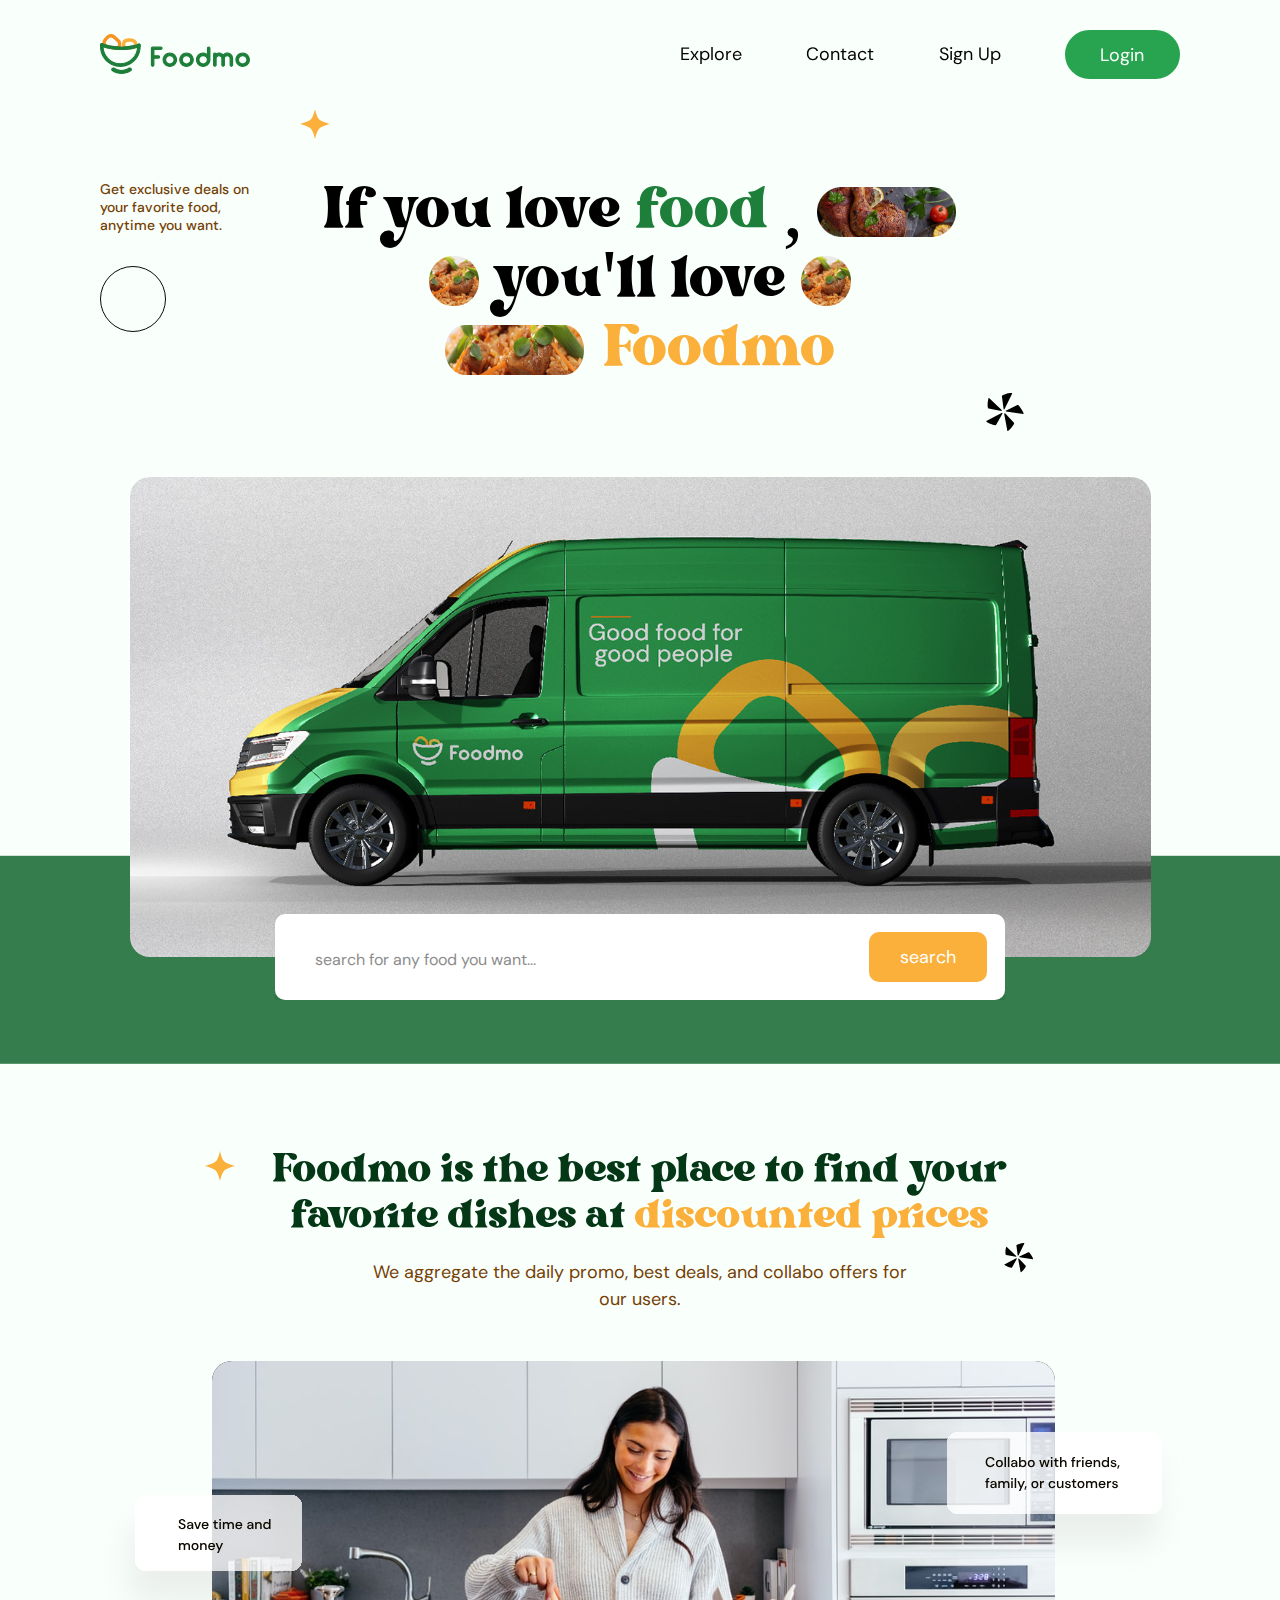
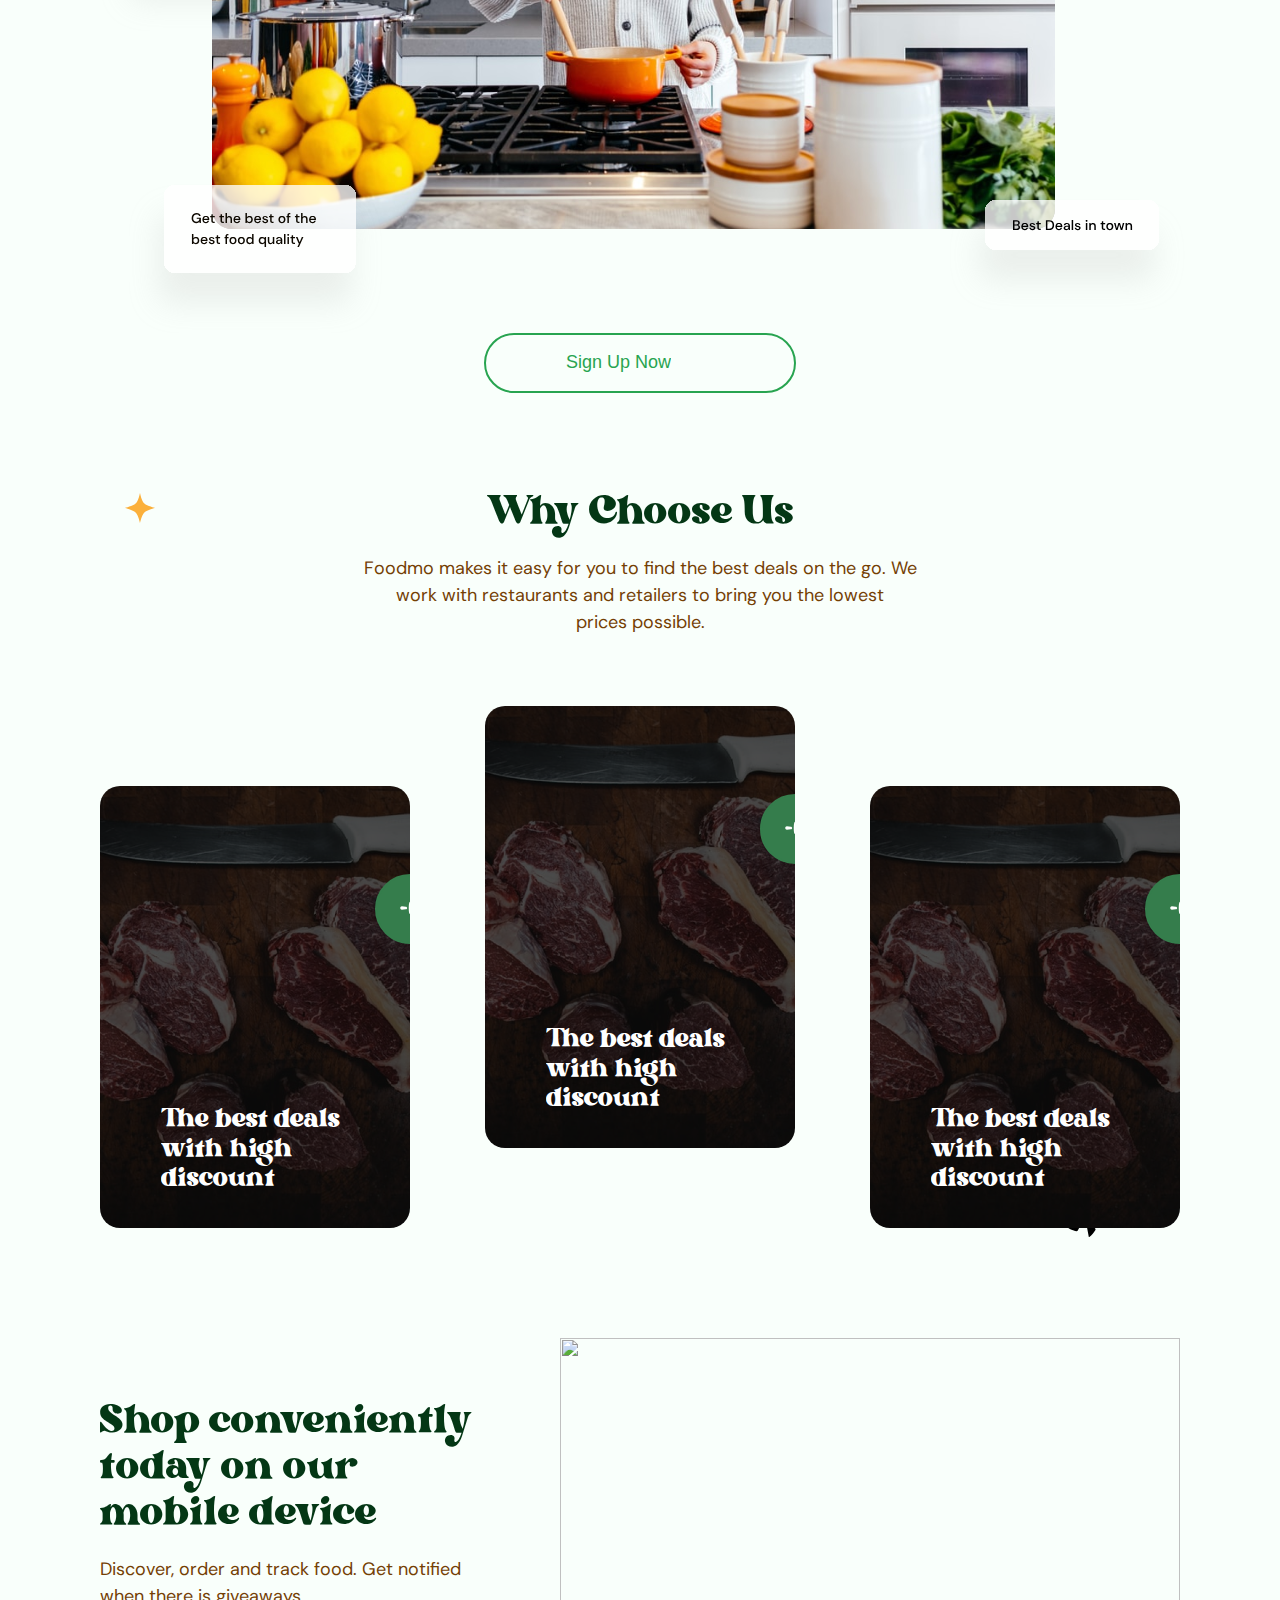
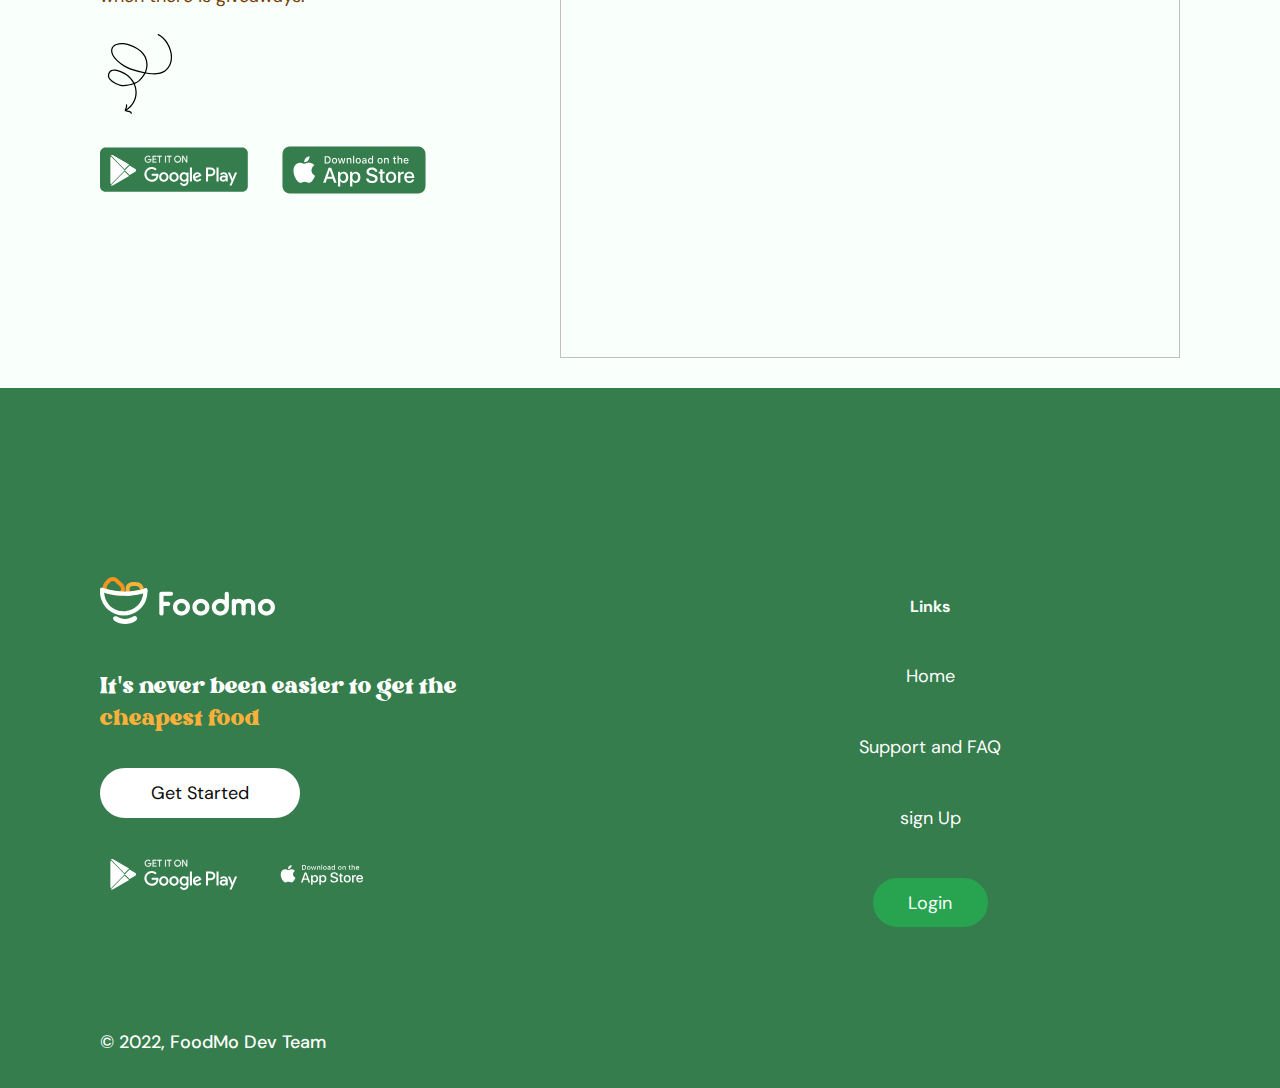
==== index.html @ 76711db0 "FoodMo first push" ====
<!DOCTYPE html>
<html lang="en">
<head>
    <meta charset="UTF-8">
    <meta http-equiv="X-UA-Compatible" content="IE=edge">
    <meta name="viewport" content="width=device-width, initial-scale=1.0">
    <script src="https://code.iconify.design/2/2.1.2/iconify.min.js"></script>
    <link rel="stylesheet" href="style.css">
    <title>Food Mo | Home</title>
</head>
<body>
    <header>
        <div class="navbar">
            <nav>
                <div class="logo">
                    <img src="./Images/logo.svg" alt="">
                </div>
                <div class="hamburger">
                    <span class="iconify" data-icon="gg:menu-right"></span>
                </div>
                <ul class="nav-bar">
                    <li><a href="#"> Explore</a></li>
                    <li><a href="#">Contact</a></li>
                    <li><a href="#">Sign Up</a></li>
                    <li><button>Login</button></li>
                </ul>
            </nav>
        </div>
        <div class="header-text">
            <span class="vector-1">
                <img src="./Images/vector-1.svg" alt="">
            </span>

            <div class="side-text">
                <p>Get exclusive deals on your favorite food, anytime you want.</p>
                <div class="scroll-down">
                    <span class="iconify" data-icon="ci:thin-big-down"></span>
                </div>
            </div>
            <div class="main-text">
                <h1>
                    If you love <span class="green">food</span> , <img class="img-1" src="./Images/img-1.png" alt="">
                    <br/>
                    <span class="middle">
                        <img class="img-2"  src="./Images/img-3.png" alt="">
                        you'll love <img class="img-2"  src="./Images/img-3.png" alt="">
                    </span> <br/>
                    <span class="yellow">
                        <img class="img-3" src="./Images/img-2.png" alt="">Foodmo
                    <span>
                </h1>
            </div>

            <span class="vector-2">
                <img src="./Images/vector-2.svg" alt="">
            </span>
        </div>
        
        <div class="illustration">
            <img src="./Images/illustration.svg" alt="">
            <div class="search-bar">
                <input type="search" placeholder="search for any food you want..." name="" id="">
                <button>search</button>
            </div>
        </div>
        <div class="green-illustration">

        </div>
    </header>

    <section class="offers-container">
        <div class="offer-text">
            <img class="vec-left" src="./Images/vector-1.svg" alt="">
            <h1>Foodmo is the best place to find your <br/>favorite dishes at <span class="yellow">discounted prices</span> </h1>
            <img class="vec-right" src="./Images/vector-2.svg" alt="">
            <p>We aggregate the daily promo, best deals, and collabo offers for <br/> our users.</p>
        </div>
        <div class="offers-illustration">
            <img src="./Images/offers-illustration.svg" alt="">
  
        </div>
        <div class="offer-btn">
            <button>
                <p>Sign Up Now</p>
                <span class="iconify" data-icon="ci:thin-big-right"></span>
            </button>
        </div>
    </section>

    <section class="why-us-container">
        <div class="why-us-text">
            <img class="vec-left" src="./Images/vector-1.svg" alt="">
            <h1>Why Choose Us</h1>
            <img class="vec-right" src="./Images/vector-2.svg" alt="">
            <p>Foodmo makes it easy for you to find the best deals on the go.
                We work with restaurants and retailers to bring you the lowest <br/> prices possible.</p>
        </div>
        <div class="why-us">
            <div class="why">
                <button>
                    <img src="./Images/Arrow - Left.svg" alt="">
                </button>
                <p>The best deals with high discount</p>
            </div>
            <div class="why">
                <button>
                    <img src="./Images/Arrow - Left.svg" alt="">
                </button>
                <p>The best deals with high discount</p>
            </div>
            <div class="why">
                <button>
                    <img src="./Images/Arrow - Left.svg" alt="">
                </button>
                <p>The best deals with high discount</p>
            </div>
        </div>
    </section>
    <section class="download-container">
        <div  class="download-text">
            <h1>Shop conveniently <br/> today on our <br/> <span class="yellow">
                mobile device
            </span></h1>
            <p>Discover, order and track food.
                Get notified when there is giveaways.
            </p>
            <img src="./Images/vector-3.svg" alt="">
            <div class="download-btn">
                <img src="./Images/android.svg" alt="">
                <img src="./Images/ios.svg" alt="">
            </div>
        </div>
        <div class="app-illustration">
            <img src="./Images/illustration-2.png" alt="">
        </div>

    </section>
    <footer>
        <div class="footer-details">
            <div class="logo">
                <img src="./Images/logo-footer.svg" alt="">
            </div>
            <p>It's never been easier to get the<br/> <span class="yellow">
                cheapest food
            </span> </p>
            <button>Get Started</button>
            <div class="download-btn">
                    <img src="./Images/android.svg" alt="">
                    <img src="./Images/Appstore Button.svg" alt="">
            </div>
        </div>
        <div>
            <ul class="nav-bar nav-bar-footer">
                <li>Links</li>
                <li><a href="#">Home</a></li>
                <li><a href="#">Support and FAQ</a></li>
                <li><a href="#">sign Up</a></li>
                <li><button>Login</button></li>
            </ul>
        </div>
        <small>&copy; 2022, FoodMo Dev Team</small>
    </footer>
</body>
</html>
---- style.css ----
@import url('https://fonts.googleapis.com/css2?family=DM+Sans:wght@400;500;700&display=swap');
@font-face {
  font-family: 'bright-demo';
  src: url(./fonts/Bright\ DEMO.otf);
}
* {
  margin: 0;
  padding: 0;
  overflow-x: hidden;
}
a {
  text-decoration: none;
}
body {
  display: flex;
  flex-direction: column;
  font-family: 'DM Sans', sans-serif;
  font-size: 16px;
  width: 100%;
  height: 100%;
  background: #f9fffb;
  color: #000;
}
header {
  display: flex;
  flex-direction: column;
  margin-bottom: -100px;
  position: relative;
}
.navbar {
  position: fixed;
  left: 0;
  right: 0;
  top: 0;
  padding: 30px 100px;
  height: 50px;
  background: rgba(249, 255, 251, 0.7);
  backdrop-filter: blur(30px);
  z-index: 11111;
}
nav {
  display: flex;
  justify-content: space-between;
  align-items: center;
}

.logo {
  display: flex;
}
.hamburger {
  display: none;
}

.nav-bar {
  display: flex;
  justify-content: space-between;
  font-family: 'DM Sans', sans-serif;
  min-width: 500px;
  align-items: center;
}
.nav-bar a {
  font-style: normal;
  font-weight: 400;
  font-size: 18px;
  line-height: 23px;
  font-size: 18px;
  color: #000;
}
.nav-bar a:hover {
  color: #28a450;
  transition: 0.3s ease-in;
}
.nav-bar button {
  font-family: 'DM Sans', sans-serif;
  font-size: 18px;
  color: #f9fffb;
  outline: none;
  border: 2px solid #28a450;
  width: 115px;
  height: 49px;
  background: #28a450;
  border-radius: 30px;
  cursor: pointer;
}
.nav-bar button:hover {
  background-color: transparent;
  color: #28a450;
  transition: 0.5s ease;
}
.header-text {
  display: flex;
  padding: 50px 100px;
  padding-top: 180px;
  position: relative;
}
.side-text {
  display: flex;
  flex-direction: column;
  position: absolute;
  width: 164px;
}
.side-text p {
  font-style: normal;
  font-weight: 500;
  font-size: 14px;
  line-height: 18px;
  color: #744004;
}
.side-text .scroll-down {
  display: flex;
  justify-content: center;
  background-color: transparent;
  margin-top: 2rem;
  border: 1px solid #090909;
  border-radius: 64px;
  width: 64px;
  height: 64px;
}
.scroll-down .iconify {
  font-size: 30px;
  margin: auto;
}
.main-text {
  display: flex;
  flex-direction: column;
  justify-content: center;
  font-family: 'bright-demo';
  margin: auto;
  overflow: hidden;
}
.main-text h1 {
  justify-self: center;
  font-style: normal;
  font-weight: normal;
  font-size: 82px;
  line-height: 69px;
  text-align: center;
  height: 100%;
}
.main-text h1 img {
  width: 139px;
  height: 50px;
}
.main-text h1 .img-2 {
  width: 50px;
}
.main-text h1 .green {
  color: #1d7f39;
}
.main-text .yellow {
  font-size: 82px;
  color: #fbb03b;
  margin-top: 10px;
}
.main-text .yellow img {
  margin-right: 20px;
  font-size: 174px;
  height: 50px;
}
.vector-1 {
  position: absolute;
  top: 25%;
  left: 300px;
}
.vector-2 {
  position: absolute;
  bottom: 0px;
  right: 20%;
}

.illustration {
  display: flex;
  flex-direction: column;
  position: relative;
  margin: auto;
  margin-top: 40px;
  z-index: 111;
}
.search-bar {
  font-family: 'DM Sans', sans-serif;
  display: flex;
  transform: translateY(-50%);
  width: 730px;
  margin: auto;
}
.search-bar input {
  background: #ffffff;
  box-shadow: 0px 30px 50px rgba(21, 78, 39, 0.33);
  border-radius: 10px;
  border: none;
  outline: none;
  margin: auto;
  width: 100%;
  height: 86px;
  padding: 20px 40px;
  font-size: 24px;
  color: #090909;
  position: relative;
}
.search-bar input::placeholder {
  font-family: DM Sans;
  font-style: normal;
  font-weight: 400;
  font-size: 16px;
  line-height: 82.3%;
  color: #8c8c8c;
}
.search-bar button {
  font-family: 'DM Sans', sans-serif;
  position: absolute;
  right: 18px;
  top: 18px;
  width: 118px;
  height: 50px;
  background: #fbb03b;
  color: #ffffff;
  font-size: 18px;
  border-radius: 10px;
  border: none;
  outline: none;
  cursor: pointer;
}
.green-illustration {
  width: 100%;
  height: 208px;
  background-color: #357d4c;
  transform: translateY(-90%);
}

@media screen and (max-width: 1060px) {
  .navbar {
    padding: 30px 30px;
  }
  .header-text {
    padding: 50px 30px;
    padding-top: 180px;
  }
}
@media screen and (max-width: 768px) {
  .navbar  {
    padding: 20px 20px;
  }
  .navbar .logo {
    width: 125px ;
    height: 34px;
  }
  .hamburger {
    display: flex;
  }
  .hamburger {
    display: block;
  }
  .hamburger .iconify {
    font-size: 35px;
    color: #357d4c;
  }
  .header-text {
    flex-direction: column;
    overflow-y: hidden;
    padding-top: 150px;
  }
  .main-text h1 {
    font-style: normal;
    font-weight: normal;
    font-size: 48px;
    line-height: 102.3%;
    margin-top: 2rem;
    text-align: left;
  }
  .main-text .img-1 {
    width: 85px;
    height: 40px;
  }
  .main-text .img-2 {
    width: 20px;
    height: 30px;
    border-radius: 30px;
    object-fit: cover;
    object-position: center;
  }
  .main-text .img-3 {
    width: 134px;
    max-height: 40px;
  }
  .header-text .yellow {
    font-size: 48px;
    padding-top: 20px !important;
  }
  .maain-text .middle {
    padding-top: 10px;
    margin-top: 1rem;
  }
  .header-text .vector-1 {
    top: 20%;
    left: 15%;
    transform: translate(-15%);
  }
  .side-text {
    position: relative;
    width: 100%;
    height: min-content;
    font-weight: 500;
    font-size: 18px;
    line-height: 23px;
    overflow-y: hidden;
  }
  .side-text p {
    font-size: 18px;
    overflow-y: hidden
  }
  .nav-bar {
    display: none;
  }
}

.offers-container {
  display: flex;
  flex-direction: column;
  justify-content: center;
  padding: 50px 100px;
  padding-top: 0;
}
.offer-text {
  display: flex;
  flex-direction: column;
  justify-content: center;
  text-align: center;
  position: relative;
  overflow: hidden;
}
.offer-text h1 {
  font-family: 'bright-demo';
  font-style: normal;
  font-weight: normal;
  font-size: 56px;
  line-height: 82%;
  text-align: center;
  height: 100%;
  color: #043715;
}
.offer-text .yellow {
  color: #fbb03b;
}
.offer-text p {
  margin-top: 1rem;
  font-weight: normal;
  font-size: 18px;
  line-height: 150%;
  color: #744004;
}
.offer-text img {
  position: absolute;
  width: 30px;
}
.vec-left {
  right: 30px;
  position: absolute;
  top: 0;
  left: 10%;
  transform: translate(-10%);
}
.vec-right {
  position: absolute;
  right: 13%;
  bottom: 40px;
  transform: translateX(-22%);
}

.offers-illustration {
  display: flex;
  justify-content: center;
  margin: auto;
  margin-top: 3rem;
}
.offer-btn {
  display: flex;
}
.offer-btn button {
  display: flex;
  justify-content: space-between;
  flex-direction: row;
  align-items: center;
  padding: 5px 5rem;
  margin: auto;
  background-color: transparent;
  border: 2px solid #28a450;
  box-sizing: border-box;
  border-radius: 60px;
  color: #28a450;
  font-size: 18px;
  height: 60px;
  width: 312px;
  cursor: pointer;
}
.offer-btn .iconify {
  font-size: 2.5rem;
}
.offer-btn button:hover {
  background-color: #28a450;
  color: #ffffff;
  transform: scaleY(0.99);
  transition: all 0.5s ease;
}

.why-us-container {
  display: flex;
  flex-direction: column;
  justify-content: center;
  margin-top: 50px;
  position: relative;
}
.why-us-text {
  display: flex;
  flex-direction: column;
}
.why-us-text h1 {
  font-family: 'bright-demo';
  font-style: normal;
  font-weight: normal;
  font-size: 56px;
  line-height: 82%;
  text-align: center;
  height: 100%;
  color: #043715;
}
.why-us-text p {
  padding-top: 1rem;
  font-weight: normal;
  font-size: 18px;
  text-align: center;
  line-height: 150%;
  color: #744004;
  max-width: 554px;
  margin: auto;
}
.why-us {
  display: flex;
  flex-direction: row;
  justify-content: space-between;
  padding: 50px 100px;
  padding-top: 150px;
  position: relative;
}
.why {
  display: flex;
  flex-direction: column;
  padding-bottom: 2rem;
  background-image: url(./Images/why-1.png);
  background-color: rgba(0, 0, 0, 0.623);
  background-blend-mode: multiply;
  background-position: center;
  background-size: cover;
  background-repeat: no-repeat;
  border-radius: 20px;
  width: 310px;
  height: 410px;
  color: #f9fffb;
  position: relative;
}
.why:nth-child(2) {
  transform: translateY(-80px);
}
.why p {
  max-width: 188px;
  margin: 0 auto;
  margin-top: auto;
  font-family: 'bright-demo';
  font-style: normal;
  font-weight: normal;
  font-size: 36px;
  line-height: 82.3%;
  color: #ffffff;
}
.why button {
  position: absolute;
  right: 0;
  top: 20%;
  transform: translateY(-20%);
  transform: translateX(50%);
  z-index: 112;
  width: 70px;
  height: 70px;
  border-radius: 50%;
  border: 2px solid #357d4c;
  background: #357d4c;
  box-shadow: 0px 10px 20px rgba(14, 13, 13, 0.12);
}
.download-container {
  display: flex;
  justify-content: space-between;
  padding: 30px 100px;
  margin-top: 30px;
}
.download-text {
  display: flex;
  flex-direction: column;
  padding-top: 4rem;
  flex-basis: 35%;
}
.download-text h1 {
  font-family: 'bright-demo';
  font-style: normal;
  font-weight: normal;
  font-size: 56px;
  line-height: 82%;
  text-align: left;
  color: #043715;
}
.download-text p {
  margin-top: 1rem;
  font-weight: normal;
  font-size: 18px;
  line-height: 150%;
  color: #744004;
}
.download-text img {
  margin-top: 1.5rem;
  width: 80px;
  height: 80px;
}
.app-illustration {
  display: flex;
  flex-direction: 65%;
}
.app-illustration img {
  object-fit: cover;
  object-position: center;
  width: 620px;
  height: 620px;
}
.download-btn {
  display: flex;
  justify-content: flex-start;
  margin-top: 0.5rem;
}
.download-btn img {
  width: 148px;
  height: 48px;
}
.download-btn img:nth-child(2) {
  margin-left: 2rem;
}

footer {
  display: flex;
  justify-content: space-between;
  position: relative;
  align-items: center;
  padding: 0px 100px;
  background-color: #357d4c;
  color: #f9fffb;
  height: 700px;
}
.footer-details {
  display: flex;
  flex-direction: column;
}
.footer-details p {
  font-family: 'bright-demo';
  font-style: normal;
  font-weight: normal;
  font-size: 32px;
  line-height: 100%;
  color: #ffffff;
  margin-top: 3rem;
}
.footer-details p .yellow {
  color: #fbb03b;
}
.footer-details button {
  font-family: 'DM Sans', sans-serif;
  font-size: 18px;
  width: 200px;
  height: 50px;
  margin-top: 2rem;
  color: #090909;
  outline: none;
  border: 2px solid #ffffff;
  border-radius: 60px;
  background-color: #ffffff;
}

.footer-details .download-btn {
  margin-top: 2rem;
}
.footer-details .download-btn img:nth-child(2) {
  margin-left: 0rem;
}

.nav-bar-footer {
  flex-direction: column;
}
.nav-bar-footer ul {
  align-items: flex-start !important;
  text-align: left !important;
}
.nav-bar-footer li {
  margin-top: 3rem;
  justify-content: flex-start !important;
  align-items: flex-start !important;
  text-align: left !important;
}
.nav-bar-footer button:hover {
  border-color: #ffffff;
  color: #ffffff;
}
.nav-bar-footer li:nth-child(1) {
  font-weight: bolder;
}
.nav-bar-footer a {
  color: #ffffff;
  text-align: left;
  align-items: flex-start !important;
}
footer small {
  position: absolute;
  bottom: 2rem;
  font-family: 'DM Sans', sans-serif;
  font-style: normal;
  font-weight: 500;
  font-size: 18px;
  line-height: 150%;
  color: #ffffff;
}
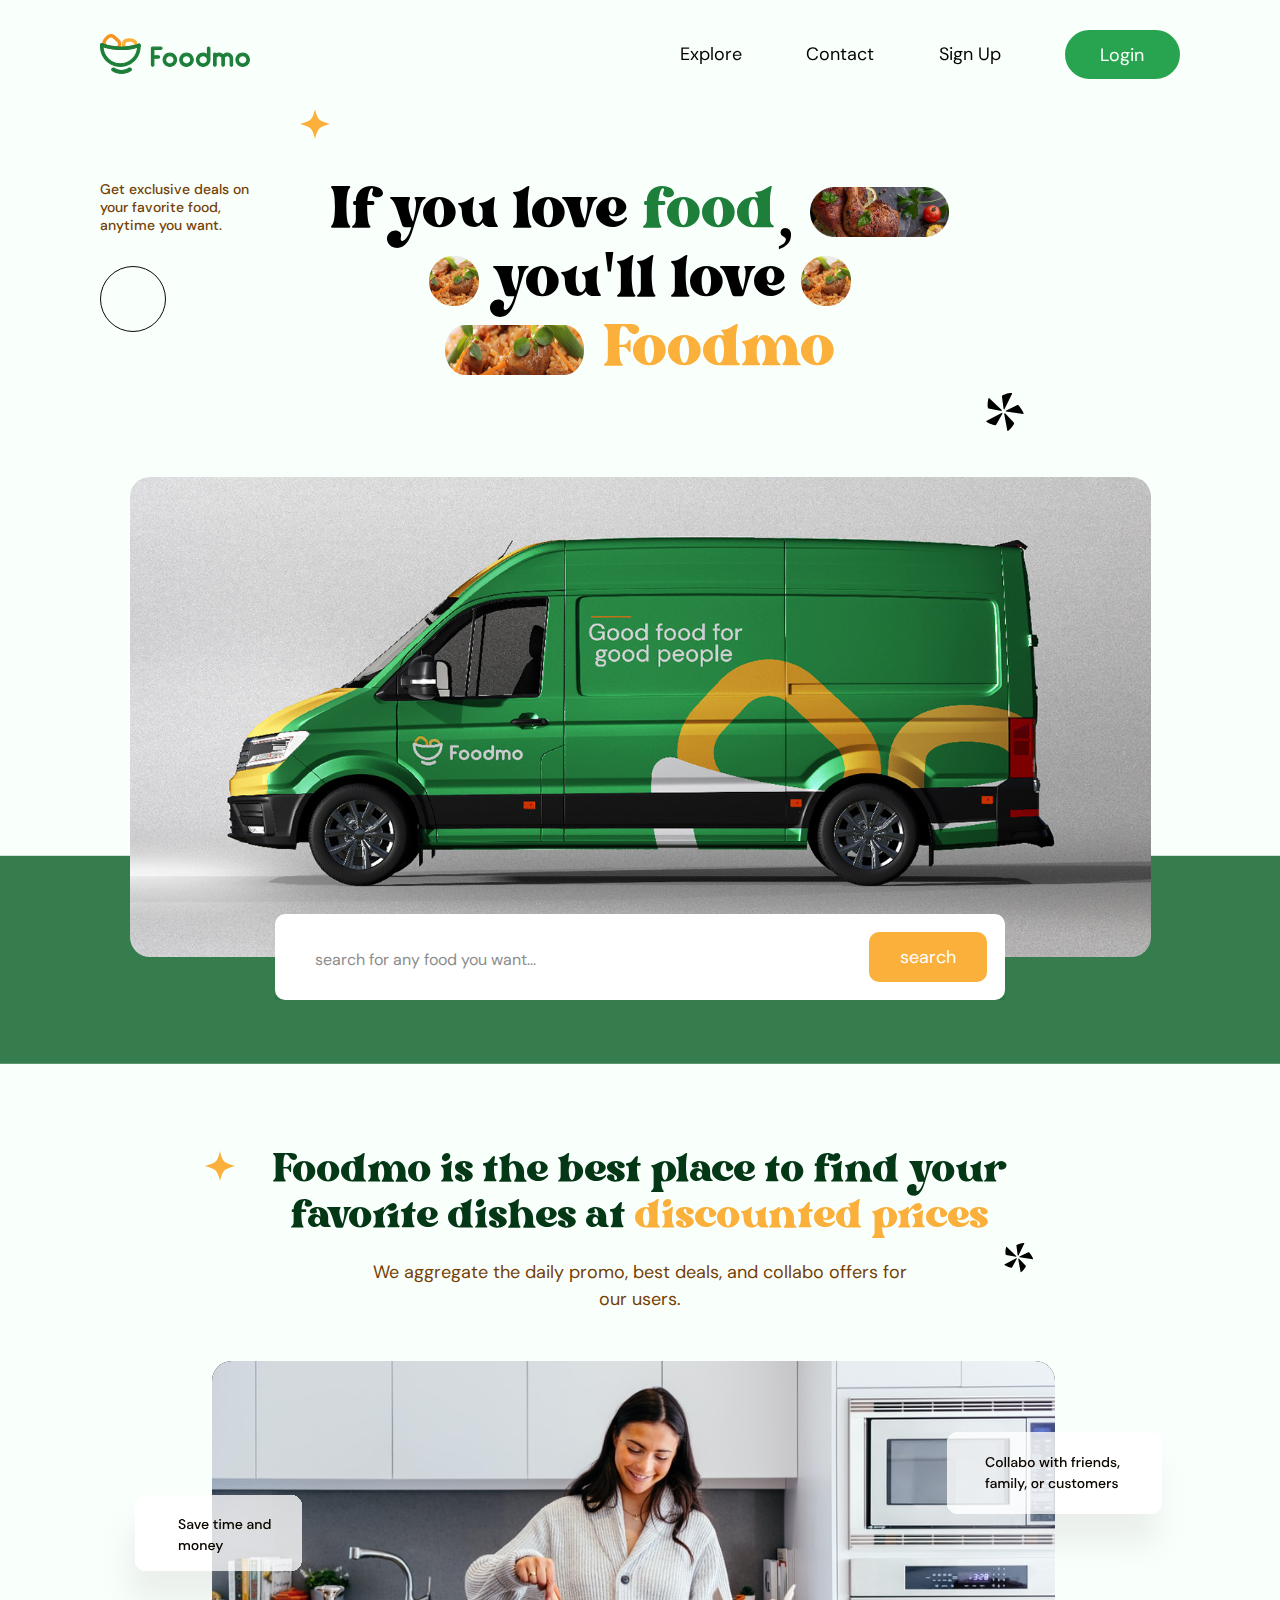
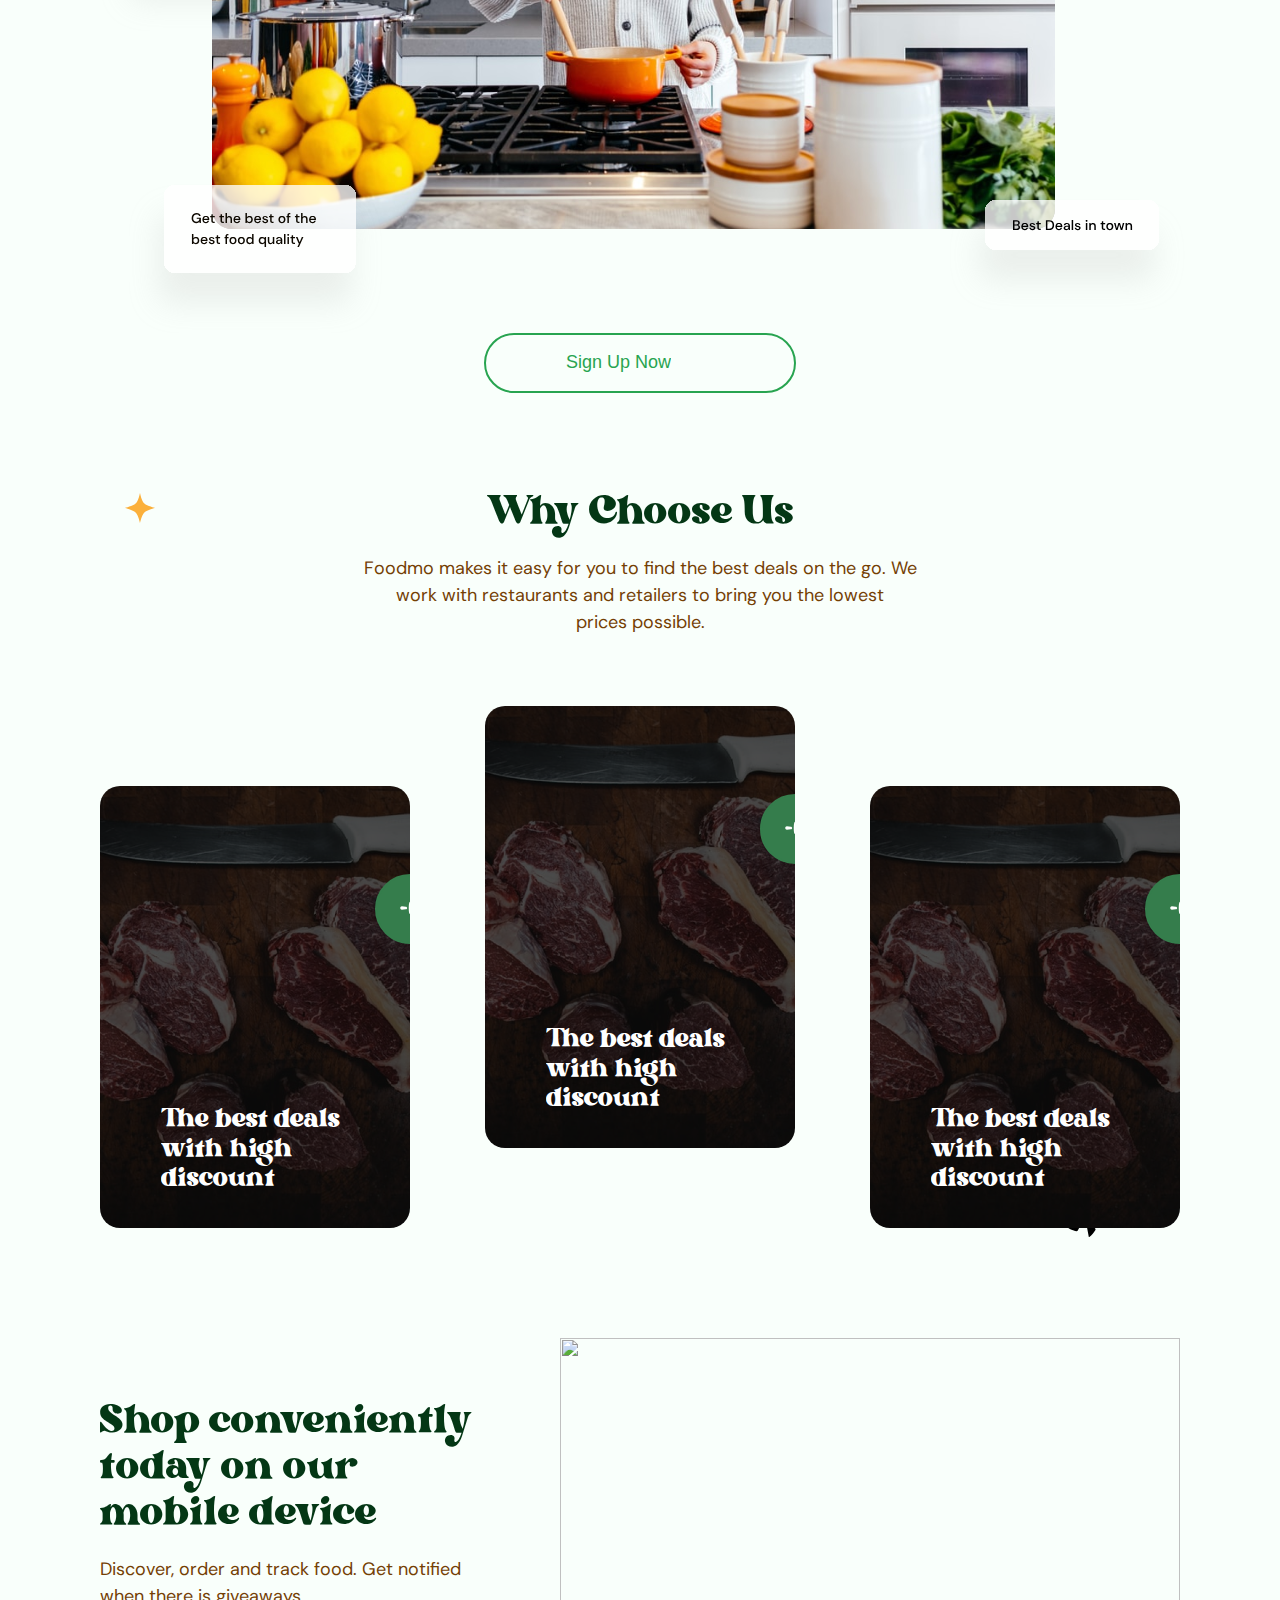
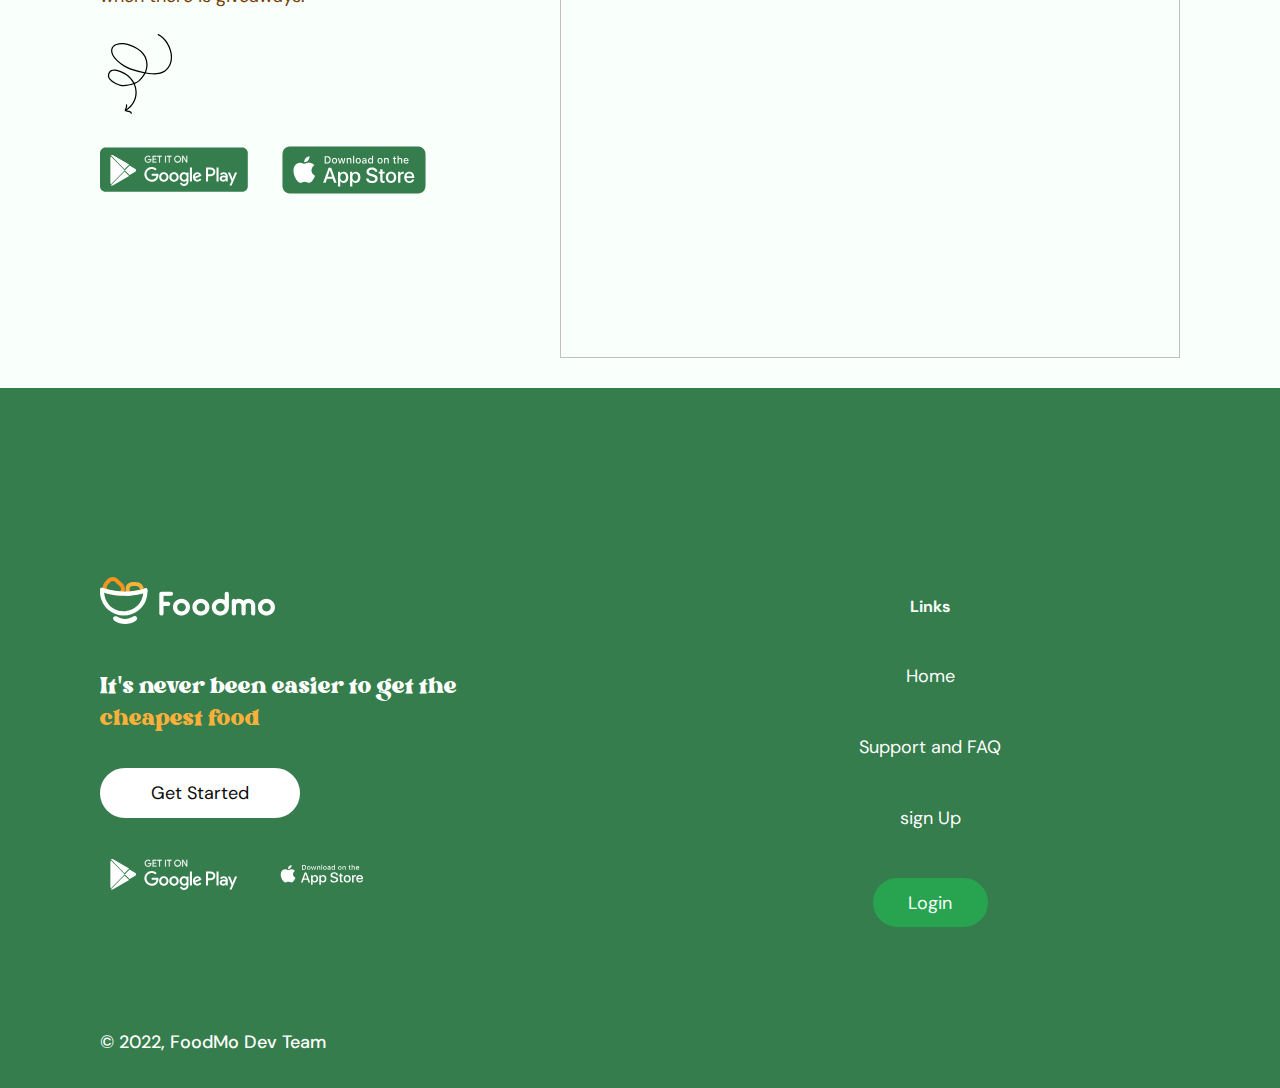
==== commit 100475e4: "styling" ====
--- a/index.html
+++ b/index.html
@@ -39,7 +39,7 @@
             </div>
             <div class="main-text">
                 <h1>
-                    If you love <span class="green">food</span> , <img class="img-1" src="./Images/img-1.png" alt="">
+                    If you love <span class="green">food</span>, <img class="img-1" src="./Images/img-1.png" alt="">
                     <br/>
                     <span class="middle">
                         <img class="img-2"  src="./Images/img-3.png" alt="">
@@ -58,6 +58,7 @@
         
         <div class="illustration">
             <img src="./Images/illustration.svg" alt="">
+            <img src="./Images/illustration-mobile.svg" alt="">
             <div class="search-bar">
                 <input type="search" placeholder="search for any food you want..." name="" id="">
                 <button>search</button>
--- a/style.css
+++ b/style.css
@@ -176,6 +176,9 @@
   margin-top: 40px;
   z-index: 111;
 }
+.illustration img:nth-child(2) {
+  display: none;
+}
 .search-bar {
   font-family: 'DM Sans', sans-serif;
   display: flex;
@@ -235,6 +238,9 @@
     padding: 50px 30px;
     padding-top: 180px;
   }
+  .main-text {
+    transform: translateX(50px);
+  }
 }
 @media screen and (max-width: 768px) {
   .navbar  {
@@ -257,19 +263,23 @@
   .header-text {
     flex-direction: column;
     overflow-y: hidden;
+    padding:  80px 20px;
     padding-top: 150px;
+  }
+  .main-text {
+    transform: translateX(0px);
   }
   .main-text h1 {
     font-style: normal;
     font-weight: normal;
-    font-size: 48px;
-    line-height: 102.3%;
+    font-size: 52px;
+    line-height: 122.3%;
     margin-top: 2rem;
     text-align: left;
   }
   .main-text .img-1 {
-    width: 85px;
-    height: 40px;
+    width: 50px;
+    height: 30px;
   }
   .main-text .img-2 {
     width: 20px;
@@ -281,19 +291,23 @@
   .main-text .img-3 {
     width: 134px;
     max-height: 40px;
+    margin-top: 8px;
   }
   .header-text .yellow {
     font-size: 48px;
     padding-top: 20px !important;
   }
-  .maain-text .middle {
+  .main-text .middle {
     padding-top: 10px;
     margin-top: 1rem;
   }
   .header-text .vector-1 {
-    top: 20%;
-    left: 15%;
-    transform: translate(-15%);
+    top: 18%;
+    left: 25%;
+    transform: translate(-18%);
+  }
+  .header-text .vector-2 {
+    bottom: 10px;
   }
   .side-text {
     position: relative;
@@ -311,7 +325,34 @@
   .nav-bar {
     display: none;
   }
-}
+  .illustration {
+    padding: 10px;
+  }
+  .illustration img {
+    padding: auto;
+    min-width: 600px;
+    width: 100%;
+  }
+
+}
+@media screen and (max-width: 458px) {
+  .navbar {
+    padding: 20px 10px;
+  }
+  .header-text {
+    padding-left: 10px;
+    padding-right: 10px;
+  }
+  .illustration img:nth-child(1) {
+    display: none;
+  }
+  .illustration img:nth-child(2) {
+    display: flex;
+    width: fit-content;
+    margin: 0;
+  }
+}
+
 
 .offers-container {
   display: flex;
@@ -365,7 +406,6 @@
   bottom: 40px;
   transform: translateX(-22%);
 }
-
 .offers-illustration {
   display: flex;
   justify-content: center;
@@ -401,6 +441,30 @@
   transform: scaleY(0.99);
   transition: all 0.5s ease;
 }
+@media screen and (max-width: 768px) {
+  .offers-container {
+    padding:  50px 10px;
+    padding-top: 0px;
+  }
+  .offer-text {
+    padding-top: 40px;
+    padding-bottom: 40px;
+  }
+  .offer-text h1 {
+    font-size: 36px;
+    line-height: 90%;
+  }
+  .offer-text br {
+    display: none;
+  }
+  .vec-left {
+    top: 0px;
+  }
+  .vec-right {
+    bottom: 0;
+  }
+}
+
 
 .why-us-container {
   display: flex;
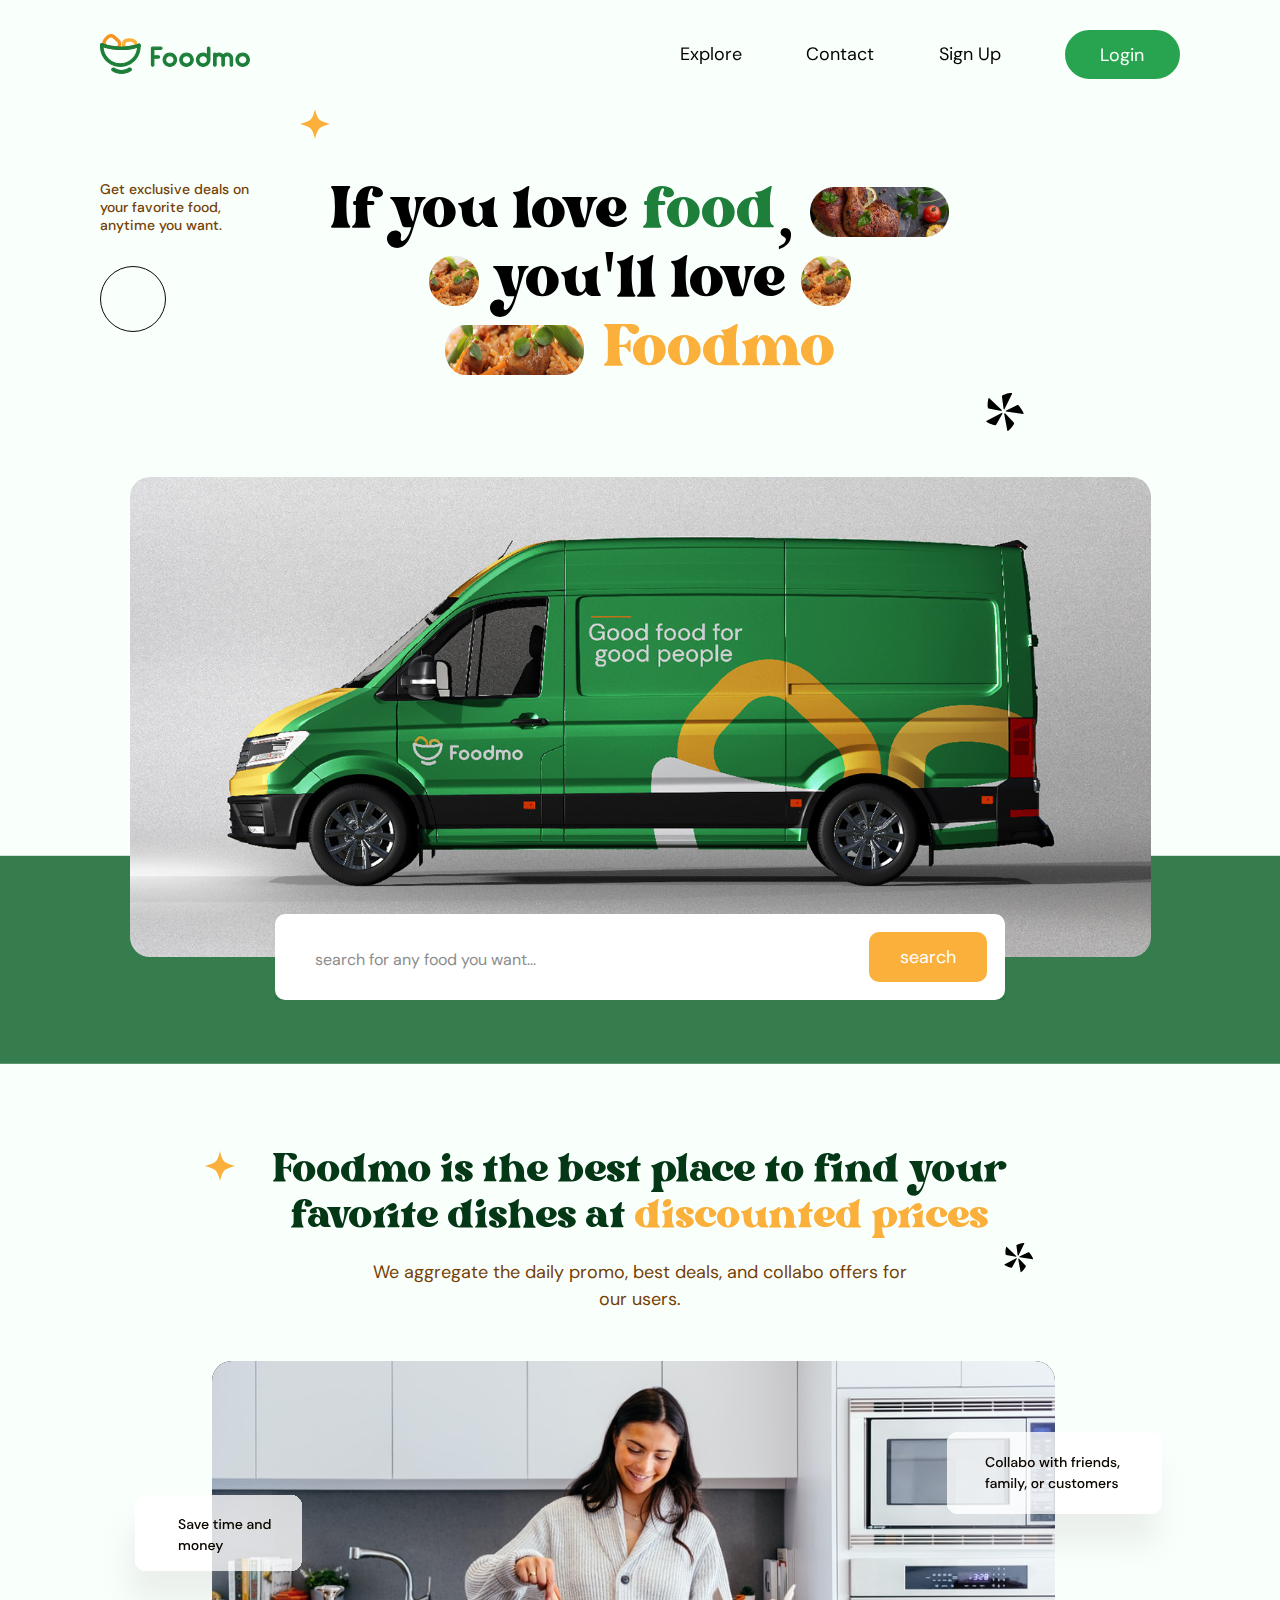
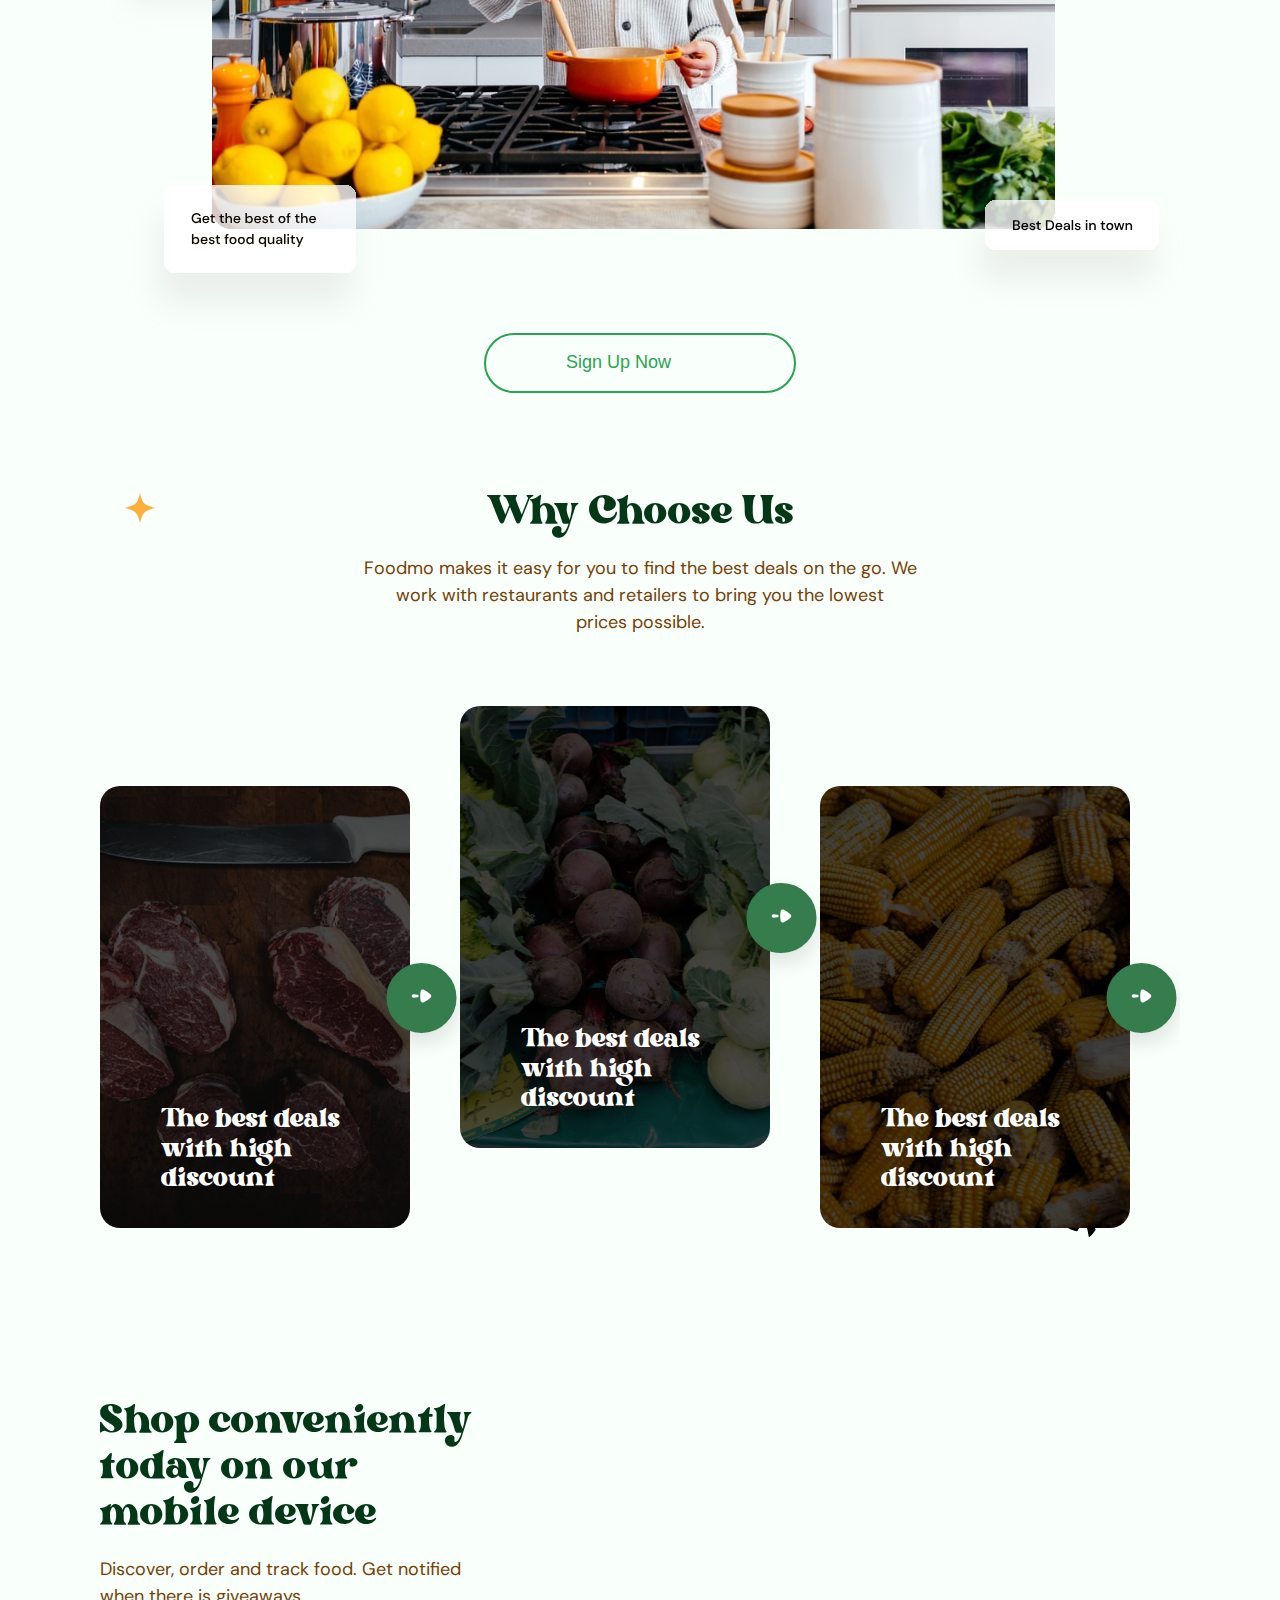
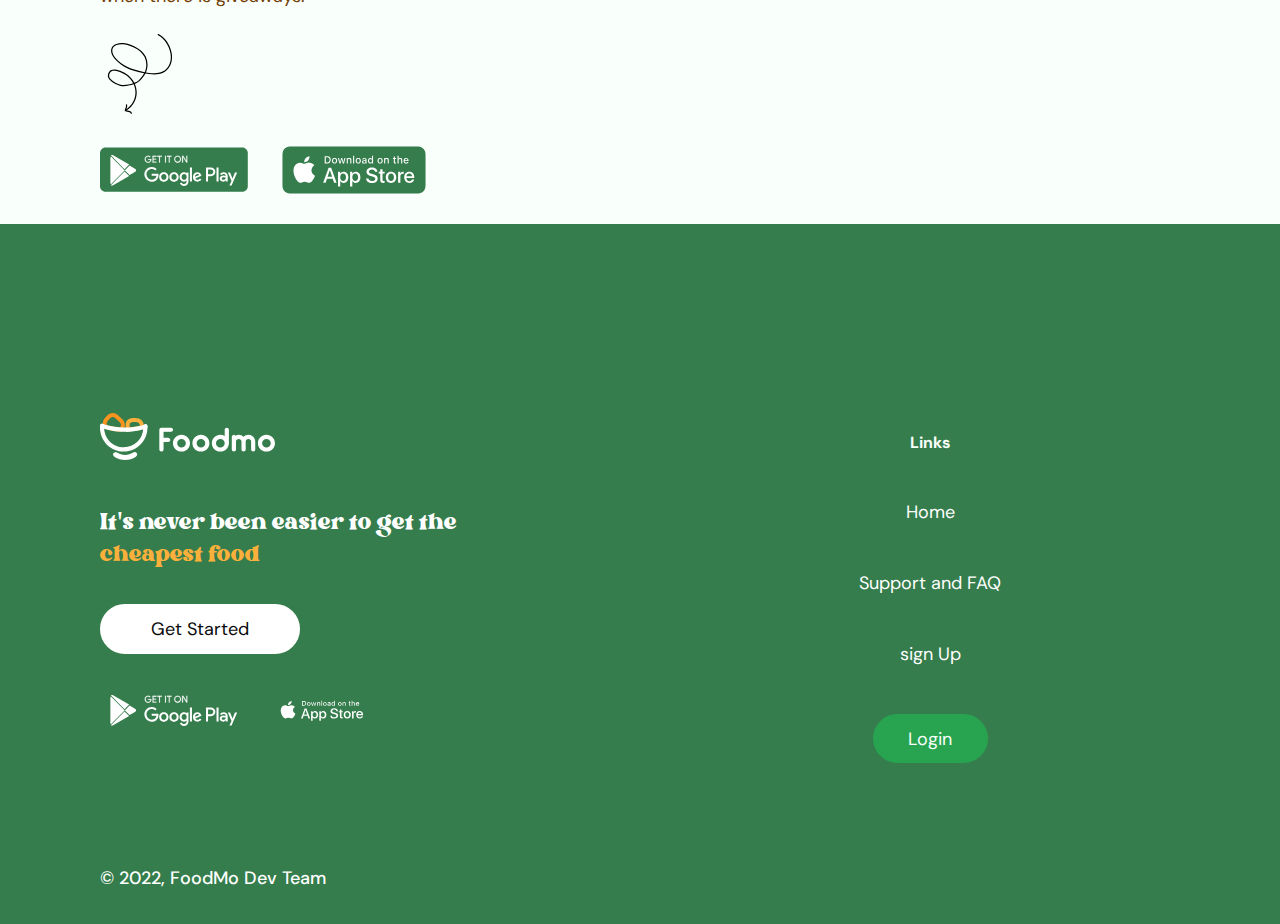
==== commit ecc1f899: "responsive page" ====
--- a/index.html
+++ b/index.html
@@ -97,24 +97,30 @@
                 We work with restaurants and retailers to bring you the lowest <br/> prices possible.</p>
         </div>
         <div class="why-us">
-            <div class="why">
+            <div class="why-container">
+                <div class="why">
+                    <p>The best deals with high discount</p>
+                </div>
                 <button>
                     <img src="./Images/Arrow - Left.svg" alt="">
                 </button>
-                <p>The best deals with high discount</p>
             </div>
-            <div class="why">
+            <div class="why-container">
+                <div class="why why-2">
+                    <p>The best deals with high discount</p>
+                </div>
                 <button>
                     <img src="./Images/Arrow - Left.svg" alt="">
                 </button>
+            </div>
+           <div class="why-container">
+            <div class="why why-3">
                 <p>The best deals with high discount</p>
             </div>
-            <div class="why">
-                <button>
-                    <img src="./Images/Arrow - Left.svg" alt="">
-                </button>
-                <p>The best deals with high discount</p>
-            </div>
+            <button>
+                <img src="./Images/Arrow - Left.svg" alt="">
+            </button>
+           </div>
         </div>
     </section>
     <section class="download-container">
--- a/style.css
+++ b/style.css
@@ -243,11 +243,11 @@
   }
 }
 @media screen and (max-width: 768px) {
-  .navbar  {
+  .navbar {
     padding: 20px 20px;
   }
   .navbar .logo {
-    width: 125px ;
+    width: 125px;
     height: 34px;
   }
   .hamburger {
@@ -263,7 +263,7 @@
   .header-text {
     flex-direction: column;
     overflow-y: hidden;
-    padding:  80px 20px;
+    padding: 80px 20px;
     padding-top: 150px;
   }
   .main-text {
@@ -320,7 +320,7 @@
   }
   .side-text p {
     font-size: 18px;
-    overflow-y: hidden
+    overflow-y: hidden;
   }
   .nav-bar {
     display: none;
@@ -333,7 +333,6 @@
     min-width: 600px;
     width: 100%;
   }
-
 }
 @media screen and (max-width: 458px) {
   .navbar {
@@ -352,7 +351,6 @@
     margin: 0;
   }
 }
-
 
 .offers-container {
   display: flex;
@@ -443,7 +441,7 @@
 }
 @media screen and (max-width: 768px) {
   .offers-container {
-    padding:  50px 10px;
+    padding: 50px 10px;
     padding-top: 0px;
   }
   .offer-text {
@@ -457,6 +455,14 @@
   .offer-text br {
     display: none;
   }
+  .offer-btn button {
+    width: 210px;
+    font-size: 16px;
+    padding: 5px 2rem;
+  }
+  .offer-btn .iconify {
+    font-size: 2.2rem;
+  }
   .vec-left {
     top: 0px;
   }
@@ -464,7 +470,6 @@
     bottom: 0;
   }
 }
-
 
 .why-us-container {
   display: flex;
@@ -504,6 +509,11 @@
   padding: 50px 100px;
   padding-top: 150px;
   position: relative;
+}
+.why-container {
+  display: flex;
+  position: relative;
+  padding-right: 50px;
 }
 .why {
   display: flex;
@@ -521,7 +531,13 @@
   color: #f9fffb;
   position: relative;
 }
-.why:nth-child(2) {
+.why-2 {
+  background-image: url(./Images/Collabo.svg) !important;
+}
+.why-3 {
+  background-image: url(./Images/corn.svg) !important;
+}
+.why-container:nth-child(2) {
   transform: translateY(-80px);
 }
 .why p {
@@ -535,12 +551,12 @@
   line-height: 82.3%;
   color: #ffffff;
 }
-.why button {
+.why-container button {
   position: absolute;
   right: 0;
-  top: 20%;
+  top: 40%;
   transform: translateY(-20%);
-  transform: translateX(50%);
+  transform: translateX(-5%);
   z-index: 112;
   width: 70px;
   height: 70px;
@@ -548,11 +564,50 @@
   border: 2px solid #357d4c;
   background: #357d4c;
   box-shadow: 0px 10px 20px rgba(14, 13, 13, 0.12);
-}
+  cursor: pointer;
+}
+.why-container button:hover {
+  transform: scale(0.95);
+  transition: 0.5s ease;
+}
+
+@media screen and (max-width: 768px) {
+  .why-us-text {
+    padding: 10px;
+  }
+  .why-us-text h1 {
+    font-size: 36px;
+  }
+  .why-us-text br {
+    display: none;
+  }
+  .why-us {
+    flex-direction: column;
+    padding: 50px 40px;
+    padding-top: 80px;
+  }
+  .why-container {
+    margin-top: 3rem;
+  }
+  .why-container:nth-child(2) {
+    transform: none;
+  }
+  .why {
+    margin-bottom: 2rem;
+    width: fit-content;
+    min-width: 100%;
+  }
+  .why-us-text .vec-right {
+    top: 9%;
+    transform: translateY(-9%);
+  }
+}
+
 .download-container {
   display: flex;
   justify-content: space-between;
   padding: 30px 100px;
+  padding-right: 50px;
   margin-top: 30px;
 }
 .download-text {
@@ -584,13 +639,12 @@
 }
 .app-illustration {
   display: flex;
-  flex-direction: 65%;
+  flex-basis: 65%;
 }
 .app-illustration img {
   object-fit: cover;
   object-position: center;
-  width: 620px;
-  height: 620px;
+  width: 100%;
 }
 .download-btn {
   display: flex;
@@ -604,7 +658,28 @@
 .download-btn img:nth-child(2) {
   margin-left: 2rem;
 }
-
+@media screen and (max-width: 768px) {
+  .download-container {
+    flex-direction: column;
+    padding: 50px 10px;
+  }
+  .download-text {
+    flex-basis: 100%;
+  }
+  .download-text h1 {
+    font-size: 36px;
+  }
+  .download-text br {
+    display: none;
+  }
+  .app-illustration {
+    flex-basis: 100%;
+    margin-top: 3rem;
+  }
+  .app-illustration img {
+    width: 100%;
+  }
+}
 footer {
   display: flex;
   justify-content: space-between;
@@ -686,3 +761,11 @@
   line-height: 150%;
   color: #ffffff;
 }
+@media screen and (max-width: 768px) {
+  footer {
+    flex-direction: column;
+    padding: 10px;
+    min-height: 100%;
+    padding: 50px;
+  }
+}